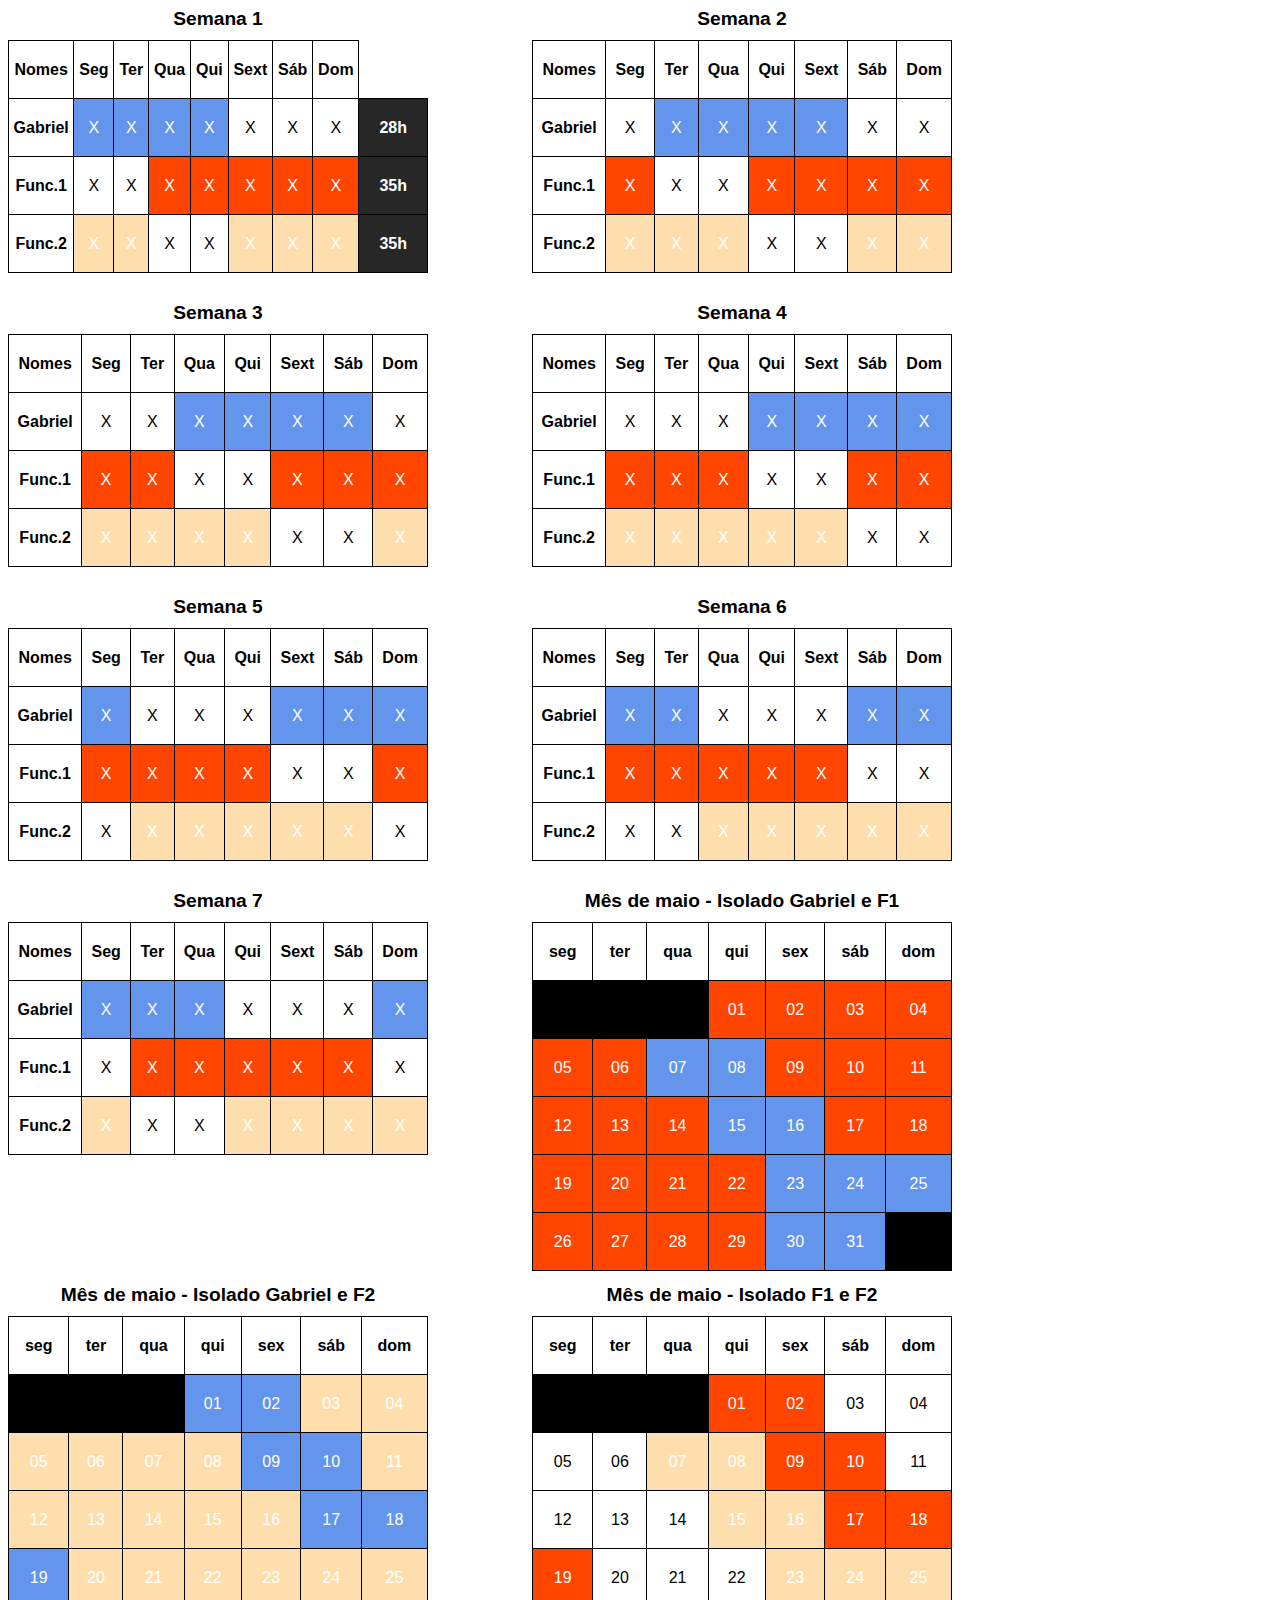
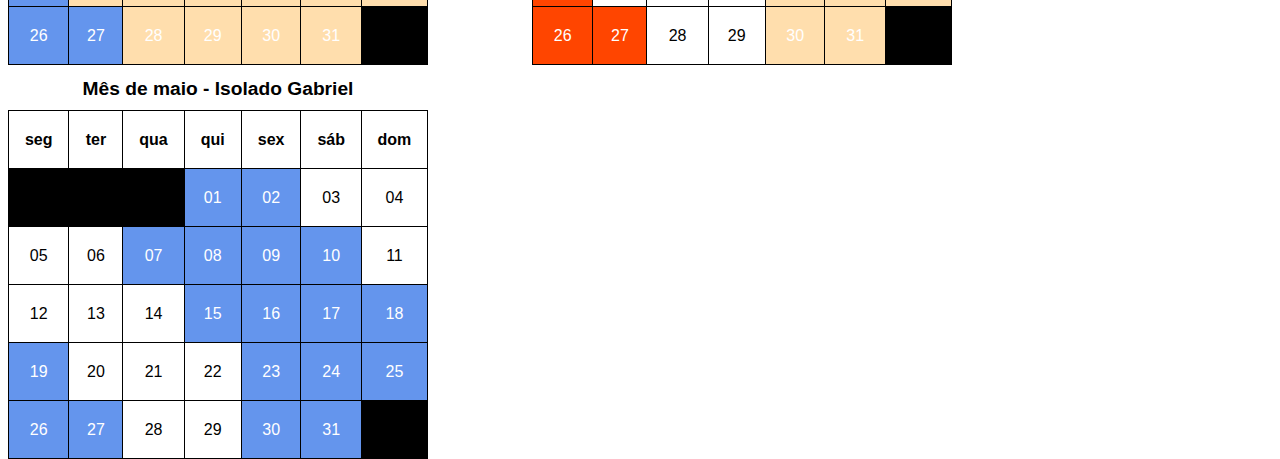
==== recipe-page-main/teste horários/index.html @ 233bc1c0 "HORARIOS" ====
<!DOCTYPE html>
<html lang="en">
<head>
    <meta charset="UTF-8">
    <meta name="viewport" content="width=device-width, initial-scale=1.0">
    <title>Document</title>
    <style>
        caption{
            font-size: 1.2em;
            font-weight: bold;
            padding-bottom: 10px;
        }
        table{
            font-family: Arial, Helvetica, sans-serif;
            border-collapse: collapse;
            width: 420px;
            height: 250px;
            margin-right: 100px;
            margin-bottom: 40px;
            display: inline-block;
           
        }
        thead{
            background-color: white;
        }
        th, td {
            border: 1px solid black;
            text-align: center;
            width: 350px;
            height: 55px;
            
        }
        .g{
            background-color: cornflowerblue;
            color:white;
        }
        .f1{
            background-color: orangered;
            color: white;
        }
        .f2{
            background-color:navajowhite;
            color: white;
        }
        .horas {
            padding: 0px 16px;
            background-color: rgba(0, 0, 0, 0.609);
            color: white;
            font-weight: bold;
        }
        #separar {
            margin-top: 100px;
        }
        ol{
            font-size: 2em;
            columns: 2;
        }
    </style>
</head>
<body>
    <table>
        <colgroup>
            <col>
            <col>
            <col>
            <col>
            <col>
            <col>
            <col>
            <col>
            <col class="horas">
        </colgroup>
        <caption>Semana 1</caption>
        <thead>
            <tr>
                <th>Nomes</th>
                <th>Seg</th>
                <th>Ter</th>
                <th>Qua</th>
                <th>Qui</th>
                <th>Sext</th>
                <th>Sáb</th>
                <th>Dom</th>
            </tr>
        </thead>
        <tbody>
            <tr>
                <th>Gabriel</th>
                <td class="g">X</td>
                <td class="g">X</td>
                <td class="g">X</td>
                <td class="g">X</td>
                <td>X</td>
                <td>X</td>
                <td>X</td>
                <td class="horas">28h</td>
            </tr>
            <tr>
                <th>Func.1</th>
                <td>X</td>
                <td>X</td>
                <td class="f1">X</td>
                <td class="f1">X</td>
                <td class="f1">X</td>
                <td class="f1">X</td>
                <td class="f1">X</td>
                <td class="horas">35h</td>
            </tr>
            <tr>
                <th>Func.2</th>
                <td class="f2">X</td>
                <td class="f2">X</td>
                <td>X</td>
                <td>X</td>
                <td class="f2">X</td>
                <td class="f2">X</td>
                <td class="f2">X</td>
                <td class="horas">35h</td>
            </tr>
        </tbody>
    </table>


    <table>
        <caption>Semana 2</caption>
        <thead>
            <tr>
                <th>Nomes</th>
                <th>Seg</th>
                <th>Ter</th>
                <th>Qua</th>
                <th>Qui</th>
                <th>Sext</th>
                <th>Sáb</th>
                <th>Dom</th>
            </tr>
        </thead>
        <tbody>
            <tr>
                <th>Gabriel</th>
                <td>X</td>
                <td class="g">X</td>
                <td class="g">X</td>
                <td class="g">X</td>
                <td class="g">X</td>
                <td>X</td>
                <td>X</td>
            </tr>
            <tr>
                <th>Func.1</th>
                <td class="f1">X</td>
                <td>X</td>
                <td>X</td>
                <td class="f1">X</td>
                <td class="f1">X</td>
                <td class="f1">X</td>
                <td class="f1">X</td>
            </tr>
            <tr>
                <th>Func.2</th>
                <td class="f2">X</td>
                <td class="f2">X</td>
                <td class="f2">X</td>
                <td>X</td>
                <td>X</td>
                <td class="f2">X</td>
                <td class="f2">X</td>  
            </tr>
        </tbody>
    </table>

    <table>
        <caption>Semana 3</caption>
        <thead>
            <tr>
                <th>Nomes</th>
                <th>Seg</th>
                <th>Ter</th>
                <th>Qua</th>
                <th>Qui</th>
                <th>Sext</th>
                <th>Sáb</th>
                <th>Dom</th>
            </tr>
        </thead>
        <tbody>
            <tr>
                <th>Gabriel</th>
                <td>X</td>
                <td>X</td>
                <td class="g">X</td>
                <td class="g">X</td>
                <td class="g">X</td>
                <td class="g">X</td>
                <td>X</td>
            </tr>
            <tr>
                <th>Func.1</th>
                <td class="f1">X</td>
                <td class="f1">X</td>
                <td>X</td>
                <td>X</td>
                <td class="f1">X</td>
                <td class="f1">X</td>
                <td class="f1">X</td>
            </tr>
            <tr>
                <th>Func.2</th>
                <td class="f2">X</td>
                <td class="f2">X</td>
                <td class="f2">X</td>
                <td class="f2">X</td>
                <td>X</td>
                <td>X</td>
                <td class="f2">X</td>
            </tr>
        </tbody>
    </table>

    <table>
        <caption>Semana 4</caption>
        <thead>
            <tr>
                <th>Nomes</th>
                <th>Seg</th>
                <th>Ter</th>
                <th>Qua</th>
                <th>Qui</th>
                <th>Sext</th>
                <th>Sáb</th>
                <th>Dom</th>
            </tr>
        </thead>
        <tbody>
            <tr>
                <th>Gabriel</th>
                <td>X</td>
                <td>X</td>
                <td>X</td>
                
                <td class="g">X</td>
                <td class="g">X</td>
                <td class="g">X</td>
                <td class="g">X</td>
                
            </tr>
            <tr>
                <th>Func.1</th>
                <td class="f1">X</td>
                <td class="f1">X</td>
                <td class="f1">X</td>
                <td>X</td>
                <td>X</td>
                <td class="f1">X</td>
                <td class="f1">X</td>
            </tr>
            <tr>
                <th>Func.2</th>
                <td class="f2">X</td>
                <td class="f2">X</td>
                <td class="f2">X</td>
                <td class="f2">X</td>
                <td class="f2">X</td>
                <td>X</td>
                <td>X</td>
            </tr>
        </tbody>
    </table>

    <table>
        <caption>Semana 5</caption>
        <thead>
            <tr>
                <th>Nomes</th>
                <th>Seg</th>
                <th>Ter</th>
                <th>Qua</th>
                <th>Qui</th>
                <th>Sext</th>
                <th>Sáb</th>
                <th>Dom</th>
            </tr>
        </thead>
        <tbody>
            <tr>
                <th>Gabriel</th>
                <td class="g">X</td>
                <td>X</td>
                <td>X</td>
                <td>X</td>
                <td class="g">X</td>
                <td class="g">X</td>
                <td class="g">X</td>
               
                
            </tr>
            <tr>
                <th>Func.1</th>
                <td class="f1">X</td>
                <td class="f1">X</td>
                <td class="f1">X</td>
                <td class="f1">X</td>
                <td>X</td>
                <td>X</td>
                <td class="f1">X</td>
            </tr>
            <tr>
                <th>Func.2</th>
                <td>X</td>
                <td class="f2">X</td>
                <td class="f2">X</td>
                <td class="f2">X</td>
                <td class="f2">X</td>
                <td class="f2">X</td>
                <td>X</td>
            </tr>
        </tbody>
    </table>

    <table>
        <caption>Semana 6</caption>
        <thead>
            <tr>
                <th>Nomes</th>
                <th>Seg</th>
                <th>Ter</th>
                <th>Qua</th>
                <th>Qui</th>
                <th>Sext</th>
                <th>Sáb</th>
                <th>Dom</th>
            </tr>
        </thead>
        <tbody>
            <tr>
                <th>Gabriel</th>
                <td class="g">X</td>
                <td class="g">X</td>
                <td>X</td>
                <td>X</td>
                <td>X</td>
                <td class="g">X</td>
                <td class="g">X</td>
               
                
            </tr>
            <tr>
                <th>Func.1</th>
                <td class="f1">X</td>
                <td class="f1">X</td>
                <td class="f1">X</td>
                <td class="f1">X</td>
                <td class="f1">X</td>
                <td>X</td>
                <td>X</td>
            </tr>
            <tr>
                <th>Func.2</th>
                <td>X</td>
                <td>X</td>
                <td class="f2">X</td>
                <td class="f2">X</td>
                <td class="f2">X</td>
                <td class="f2">X</td>
                <td class="f2">X</td>
            </tr>
        </tbody>
    </table>

    <table>
        <caption>Semana 7</caption>
        <thead>
            <tr>
                <th>Nomes</th>
                <th>Seg</th>
                <th>Ter</th>
                <th>Qua</th>
                <th>Qui</th>
                <th>Sext</th>
                <th>Sáb</th>
                <th>Dom</th>
            </tr>
        </thead>
        <tbody>
            <tr>
                <th>Gabriel</th>
                <td class="g">X</td>
                <td class="g">X</td>
                <td class="g">X</td>
                <td>X</td>
                <td>X</td>
                <td>X</td>
                <td class="g">X</td>
            </tr>
            <tr>
                <th>Func.1</th>
                <td>X</td>
                <td class="f1">X</td>
                <td class="f1">X</td>
                <td class="f1">X</td>
                <td class="f1">X</td>
                <td class="f1">X</td>
                <td>X</td>
            </tr>
            <tr>
                <th>Func.2</th>
                <td class="f2">X</td>
                <td>X</td>
                <td>X</td>
                <td class="f2">X</td>
                <td class="f2">X</td>
                <td class="f2">X</td>
                <td class="f2">X</td>
            </tr>
        </tbody>
    </table>

    <table>
        <caption>Mês de maio - Isolado Gabriel e F1</caption>
        <thead>
            <th>seg</th>
            <th>ter</th>
            <th>qua</th>
            <th>qui</th>
            <th>sex</th>
            <th>sáb</th>
            <th>dom</th>
        </thead>
        <tbody>
            <tr>
                <td style="background-color: black;">X</td>
                <td style="background-color: black;">X</td>
                <td style="background-color: black;">X</td>
                <td class="f1">01</td>
                <td class="f1">02</td>
                <td class="f1">03</td>
                <td class="f1">04</td>
            </tr>
            <tr>
                <td class="f1">05</td>
                <td class="f1">06</td>
                <td class="g">07</td>
                <td class="g">08</td>
                <td class="f1">09</td>
                <td class="f1">10</td>
                <td class="f1">11</td>
            </tr>
            <tr>
                <td class="f1">12</td>
                <td class="f1">13</td>
                <td class="f1">14</td>
                <td class="g">15</td>
                <td class="g">16</td>
                <td class="f1">17</td>
                <td class="f1">18</td>
            </tr>
            <tr>
                <td class="f1">19</td>
                <td class="f1">20</td>
                <td class="f1">21</td>
                <td class="f1">22</td>
                <td class="g">23</td>
                <td class="g">24</td>
                <td class="g">25</td>
            </tr>
            <tr>
                <td class="f1">26</td>
                <td class="f1">27</td>
                <td class="f1">28</td>
                <td class="f1">29</td>
                <td class="g">30</td>
                <td class="g">31</td>
                <td style="background-color: black;">X</td>
            </tr>
        </tbody>
    </table>

    <table id="separar">
        <caption>Mês de maio - Isolado Gabriel e F2</caption>
        <thead>
            <th>seg</th>
            <th>ter</th>
            <th>qua</th>
            <th>qui</th>
            <th>sex</th>
            <th>sáb</th>
            <th>dom</th>
        </thead>
        <tbody>
            <tr>
                <td style="background-color: black;">X</td>
                <td style="background-color: black;">X</td>
                <td style="background-color: black;">X</td>
                <td class="g">01</td>
                <td class="g">02</td>
                <td class="f2">03</td>
                <td class="f2">04</td>
            </tr>
            <tr>
                <td class="f2">05</td>
                <td class="f2">06</td>
                <td class="f2">07</td>
                <td class="f2">08</td>
                <td class="g">09</td>
                <td class="g">10</td>
                <td class="f2">11</td>
            </tr>
            <tr>
                <td class="f2">12</td>
                <td class="f2">13</td>
                <td class="f2">14</td>
                <td class="f2">15</td>
                <td class="f2">16</td>
                <td class="g">17</td>
                <td class="g">18</td>
            </tr>
            <tr>
                <td class="g">19</td>
                <td class="f2">20</td>
                <td class="f2">21</td>
                <td class="f2">22</td>
                <td class="f2">23</td>
                <td class="f2">24</td>
                <td class="f2">25</td>
            </tr>
            <tr>
                <td class="g">26</td>
                <td class="g">27</td>
                <td class="f2">28</td>
                <td class="f2">29</td>
                <td class="f2">30</td>
                <td class="f2">31</td>
                <td style="background-color: black;">X</td>
            </tr>
        </tbody>
    </table>

    <table id="separar">
        <caption>Mês de maio - Isolado F1 e F2</caption>
        <thead>
            <th>seg</th>
            <th>ter</th>
            <th>qua</th>
            <th>qui</th>
            <th>sex</th>
            <th>sáb</th>
            <th>dom</th>
        </thead>
        <tbody>
            <tr>
                <td style="background-color: black;">X</td>
                <td style="background-color: black;">X</td>
                <td style="background-color: black;">X</td>
                <td class="f1">01</td>
                <td class="f1">02</td>
                <td >03</td>
                <td >04</td>
            </tr>
            <tr>
                <td>05</td>
                <td>06</td>
                <td class="f2">07</td>
                <td class="f2">08</td>
                <td class="f1">09</td>
                <td class="f1">10</td>
                <td>11</td>
                       </tr>
            <tr>
                <td>12</td>
                <td>13</td>
                <td>14</td>
                <td class="f2">15</td>
                <td class="f2">16</td>
                <td class="f1">17</td>
                <td class="f1">18</td>
            </tr>
            <tr>
                <td class="f1">19</td>
                <td>20</td>
                <td>21</td>
                <td>22</td>
                <td class="f2">23</td>
                <td class="f2">24</td>
                <td class="f2">25</td>
            </tr>
            <tr>
                <td class="f1">26</td>
                <td class="f1">27</td>
                <td >28</td>
                <td>29</td>
                <td class="f2">30</td>
                <td class="f2">31</td>
                <td style="background-color: black;">X</td>
            </tr>
        </tbody>
    </table>

    <table id="separar">
        <caption>Mês de maio - Isolado Gabriel</caption>
        <thead>
            <th>seg</th>
            <th>ter</th>
            <th>qua</th>
            <th>qui</th>
            <th>sex</th>
            <th>sáb</th>
            <th>dom</th>
        </thead>
        <tbody>
            <tr>
                <td style="background-color: black;">X</td>
                <td style="background-color: black;">X</td>
                <td style="background-color: black;">X</td>
                <td class="g">01</td>
                <td class="g">02</td>
                <td >03</td>
                <td >04</td>
            </tr>
            <tr>
                <td>05</td>
                <td>06</td>
                <td class="g">07</td>
                <td class="g">08</td>
                <td class="g">09</td>
                <td class="g">10</td>
                <td>11</td>
                       </tr>
            <tr>
                <td>12</td>
                <td>13</td>
                <td>14</td>
                <td class="g">15</td>
                <td class="g">16</td>
                <td class="g">17</td>
                <td class="g">18</td>
            </tr>
            <tr>
                <td class="g">19</td>
                <td>20</td>
                <td>21</td>
                <td>22</td>
                <td class="g">23</td>
                <td class="g">24</td>
                <td class="g">25</td>
            </tr>
            <tr>
                <td class="g">26</td>
                <td class="g">27</td>
                <td >28</td>
                <td>29</td>
                <td class="g">30</td>
                <td class="g">31</td>
                <td style="background-color: black;">X</td>
            </tr>
        </tbody>
    </table>
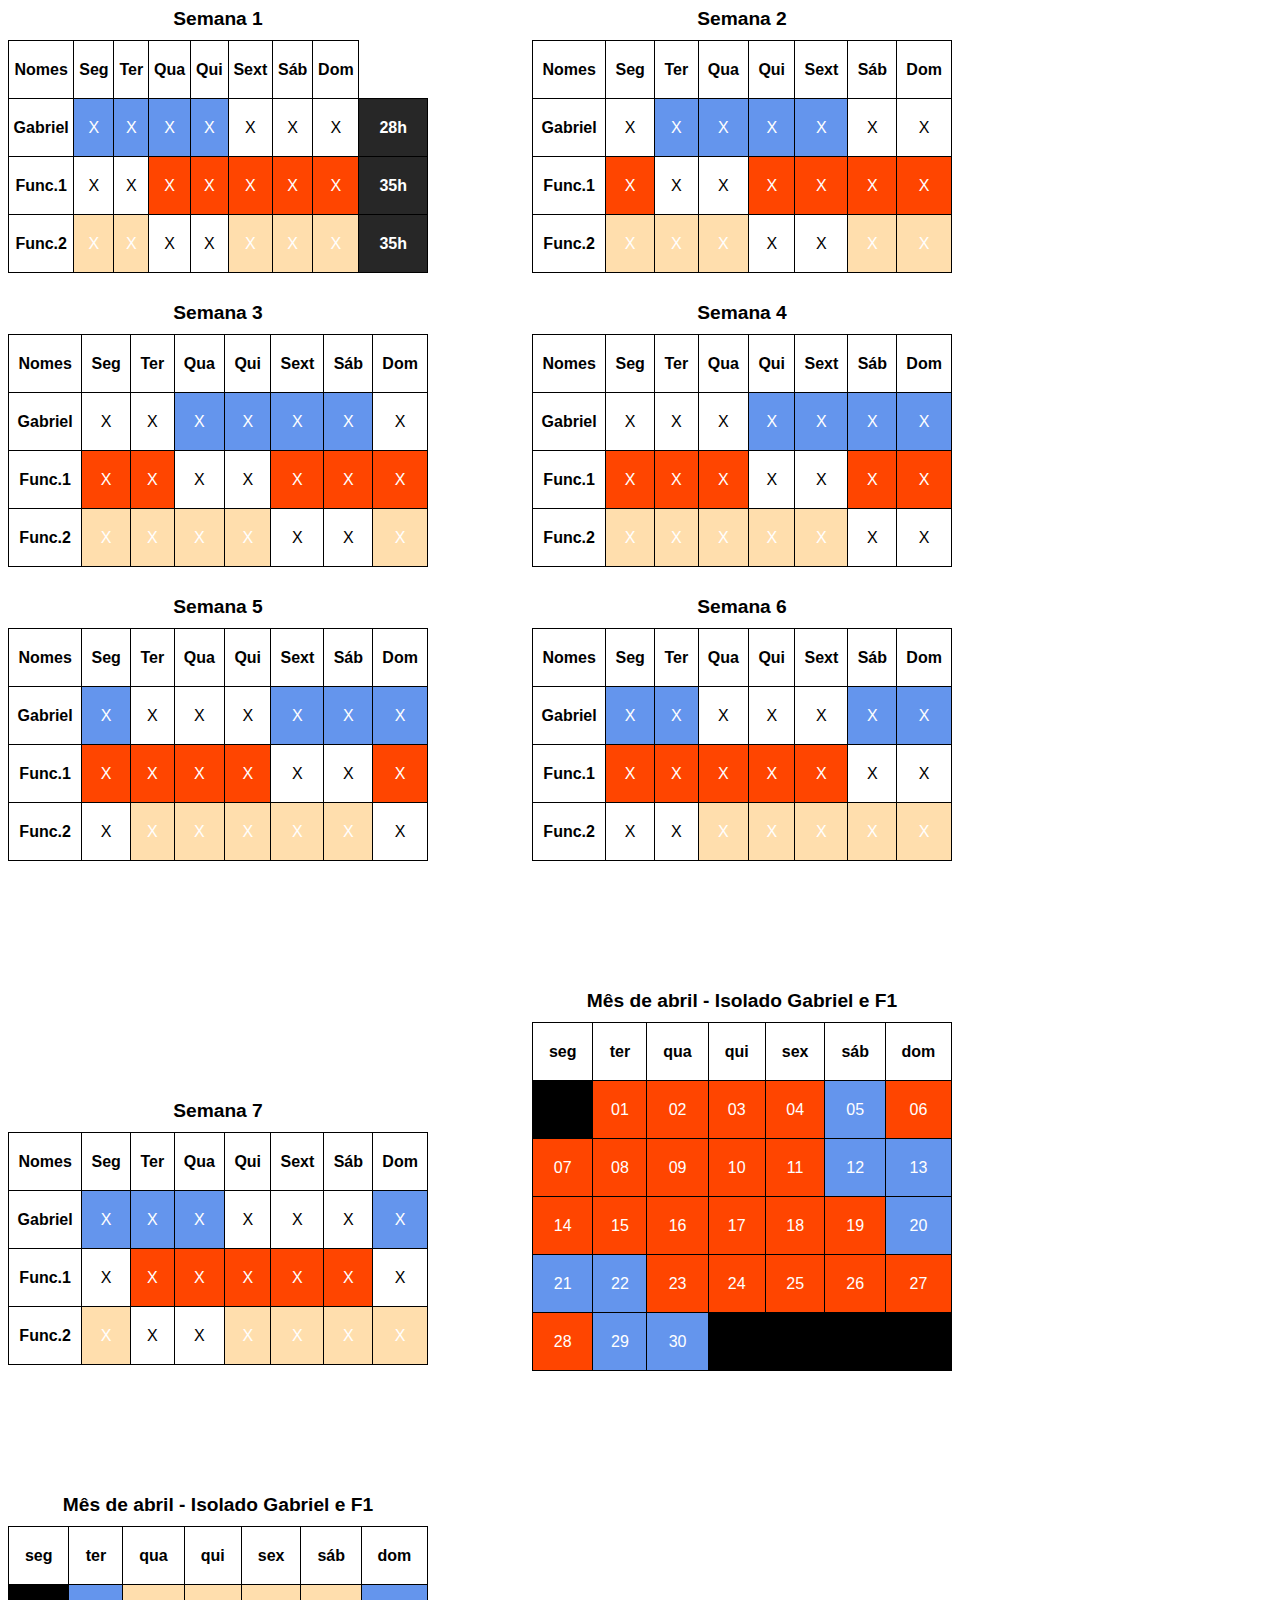
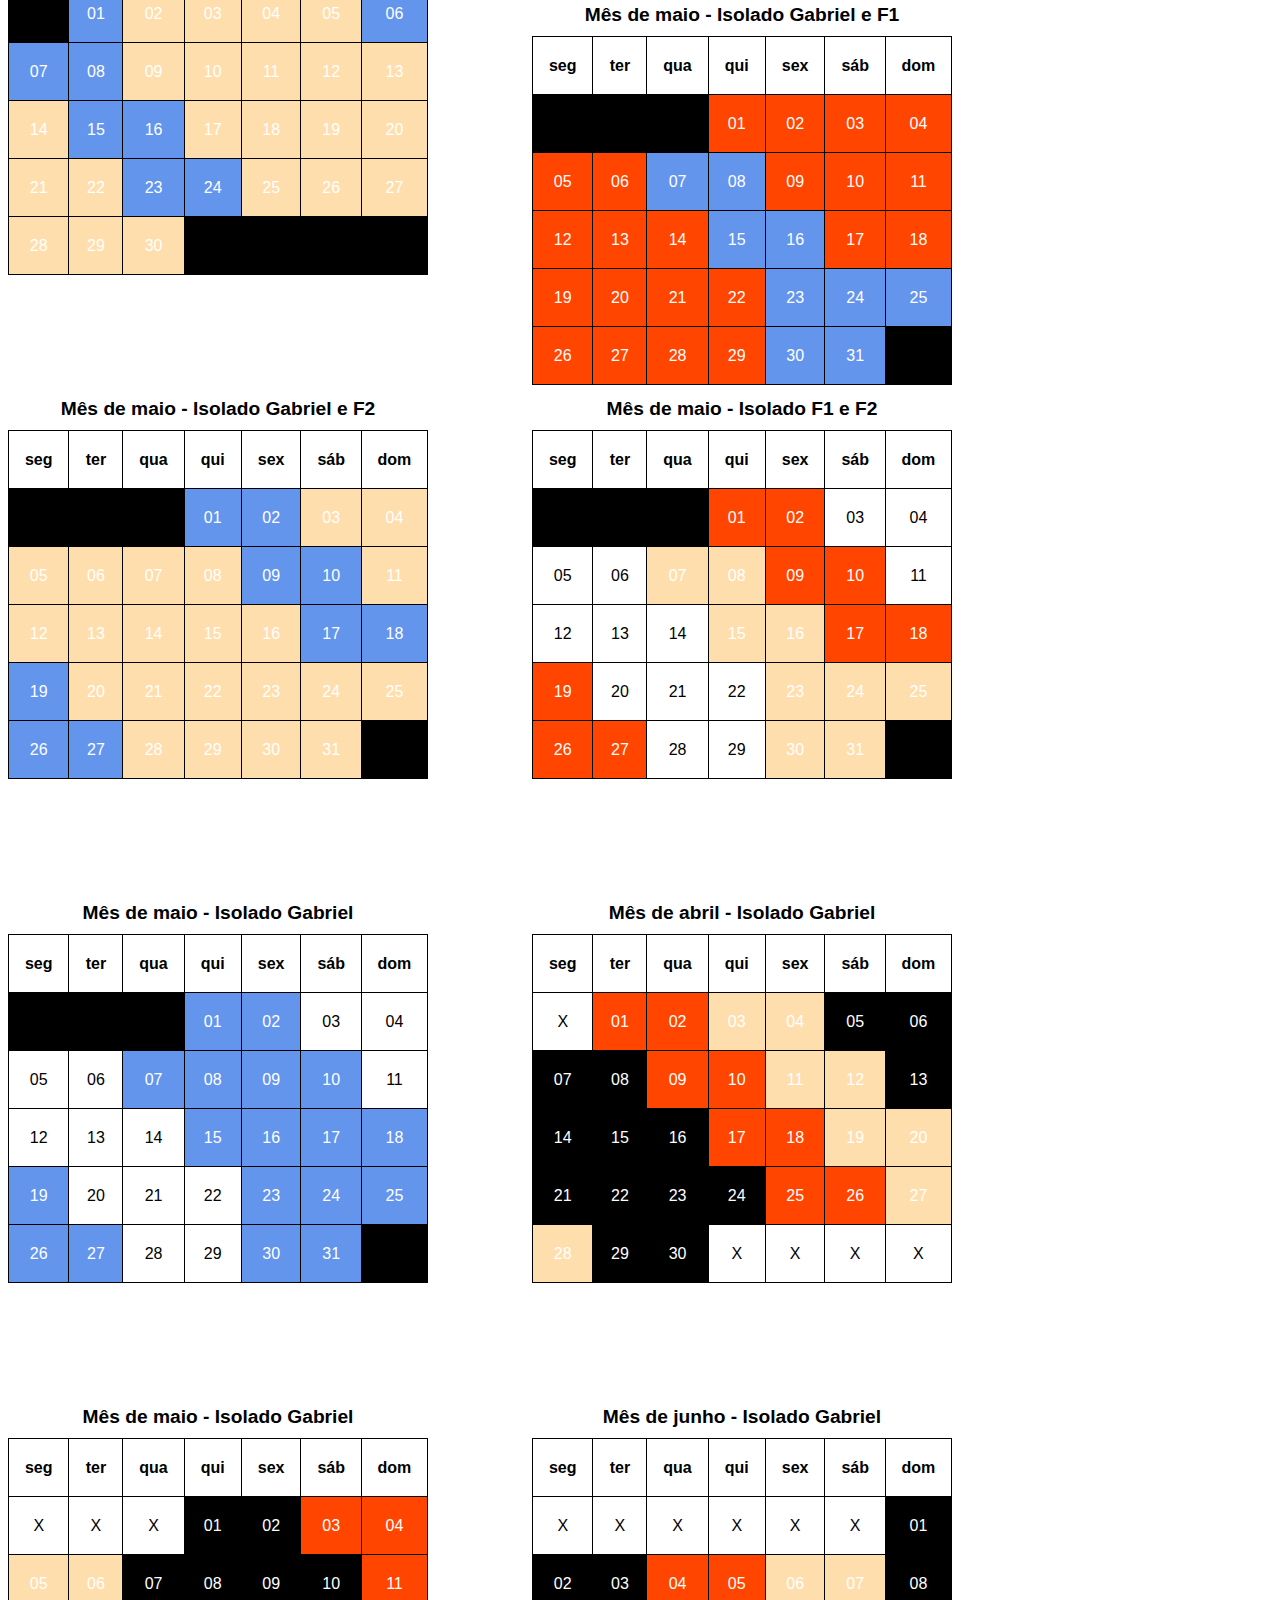
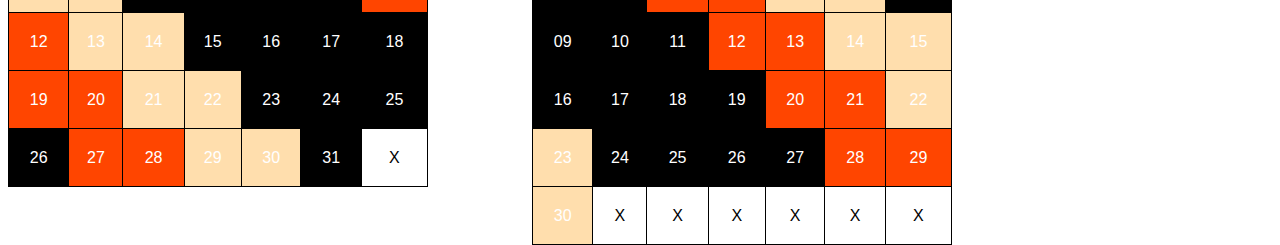
==== commit 2186fe96: "atualizações dos turnos" ====
--- a/recipe-page-main/teste horários/index.html
+++ b/recipe-page-main/teste horários/index.html
@@ -42,6 +42,11 @@
             background-color:navajowhite;
             color: white;
         }
+
+        .juntos {
+            background-color: black;
+            color: white;
+        }
         .horas {
             padding: 0px 16px;
             background-color: rgba(0, 0, 0, 0.609);
@@ -50,6 +55,7 @@
         }
         #separar {
             margin-top: 100px;
+            margin-bottom: 150px;
         }
         ol{
             font-size: 2em;
@@ -415,6 +421,126 @@
         </tbody>
     </table>
 
+    <table id="separar">
+        <caption>Mês de abril - Isolado Gabriel e F1</caption>
+        <thead>
+            <th>seg</th>
+            <th>ter</th>
+            <th>qua</th>
+            <th>qui</th>
+            <th>sex</th>
+            <th>sáb</th>
+            <th>dom</th>
+        </thead>
+        <tbody>
+            <tr>
+                <td style="background-color: black;">X</td>
+                <td class="f1">01</td>
+                <td class="f1">02</td>
+                <td class="f1">03</td>
+                <td class="f1">04</td>
+                <td class="g">05</td>
+                <td class="f1">06</td>
+            </tr>
+            <tr>
+                <td class="f1">07</td>
+                <td class="f1">08</td>
+                <td class="f1">09</td>
+                <td class="f1">10</td>
+                <td class="f1">11</td>
+                <td class="g">12</td>
+                <td class="g">13</td>
+            </tr>
+            <tr>
+                <td class="f1">14</td>
+                <td class="f1">15</td>
+                <td class="f1">16</td>
+                <td class="f1">17</td>
+                <td class="f1">18</td>
+                <td class="f1">19</td>
+                <td class="g">20</td>
+            </tr>
+            <tr>
+                <td class="g">21</td>
+                <td class="g">22</td>
+                <td class="f1">23</td>
+                <td class="f1">24</td>
+                <td class="f1">25</td>
+                <td class="f1">26</td>
+                <td class="f1">27</td>
+            </tr>
+            <tr>
+                <td class="f1">28</td>
+                <td class="g">29</td>
+                <td class="g">30</td>
+                <td style="background-color: black;">X</td>
+                <td style="background-color: black;">X</td>
+                <td style="background-color: black;">X</td>
+                <td style="background-color: black;">X</td>
+            </tr>
+        </tbody>
+    </table>
+
+    <table id="separar">
+        <caption>Mês de abril - Isolado Gabriel e F1</caption>
+        <thead>
+            <th>seg</th>
+            <th>ter</th>
+            <th>qua</th>
+            <th>qui</th>
+            <th>sex</th>
+            <th>sáb</th>
+            <th>dom</th>
+        </thead>
+        <tbody>
+            <tr>
+                <td style="background-color: black;">X</td>
+                <td class="g">01</td>
+                <td class="f2">02</td>
+                <td class="f2">03</td>
+                <td class="f2">04</td>
+                <td class="f2">05</td>
+                <td class="g">06</td>
+            </tr>
+            <tr>
+                <td class="g">07</td>
+                <td class="g">08</td>
+                <td class="f2">09</td>
+                <td class="f2">10</td>
+                <td class="f2">11</td>
+                <td class="f2">12</td>
+                <td class="f2">13</td>
+            </tr>
+            <tr>
+                <td class="f2">14</td>
+                <td class="g">15</td>
+                <td class="g">16</td>
+                <td class="f2">17</td>
+                <td class="f2">18</td>
+                <td class="f2">19</td>
+                <td class="f2">20</td>
+            </tr>
+            <tr>
+                <td class="f2">21</td>
+                <td class="f2">22</td>
+                <td class="g">23</td>
+                <td class="g">24</td>
+                <td class="f2">25</td>
+                <td class="f2">26</td>
+                <td class="f2">27</td>
+            </tr>
+            <tr>
+                <td class="f2">28</td>
+                <td class="f2">29</td>
+                <td class="f2">30</td>
+                <td style="background-color: black;">X</td>
+                <td style="background-color: black;">X</td>
+                <td style="background-color: black;">X</td>
+                <td style="background-color: black;">X</td>
+            </tr>
+        </tbody>
+    </table>
+
     <table>
         <caption>Mês de maio - Isolado Gabriel e F1</caption>
         <thead>
@@ -655,3 +781,193 @@
         </tbody>
     </table>
 
+  
+<table id="separar">
+    <caption>Mês de abril - Isolado Gabriel</caption>
+    <thead>
+        <th>seg</th>
+        <th>ter</th>
+        <th>qua</th>
+        <th>qui</th>
+        <th>sex</th>
+        <th>sáb</th>
+        <th>dom</th>
+    </thead>
+    <tbody>
+        <tr>
+            <td>X</td>
+            <td class="f1">01</td>
+            <td class="f1">02</td>
+            <td class="f2">03</td>
+            <td class="f2">04</td>
+            <td class="juntos">05</td>
+            <td class="juntos">06</td>
+        </tr>
+        <tr>
+            <td class="juntos">07</td>
+            <td class="juntos">08</td>
+            <td class="f1">09</td>
+            <td class="f1">10</td>
+            <td class="f2">11</td>
+            <td class="f2">12</td>
+            <td class="juntos">13</td>
+        </tr>
+        <tr>
+            <td class="juntos">14</td>
+            <td class="juntos">15</td>
+            <td class="juntos">16</td>
+            <td class="f1">17</td>
+            <td class="f1">18</td>
+            <td class="f2">19</td>
+            <td class="f2">20</td>
+        </tr>
+        <tr>
+            <td class="juntos">21</td>
+            <td class="juntos">22</td>
+            <td class="juntos">23</td>
+            <td class="juntos">24</td>
+            <td class="f1">25</td>
+            <td class="f1">26</td>
+            <td class="f2">27</td>
+        </tr>
+        <tr>
+            <td class="f2">28</td>
+            <td class="juntos">29</td>
+            <td class="juntos">30</td>
+            <td>X</td>
+            <td>X</td>
+            <td>X</td>
+            <td>X</td>
+        </tr>
+    </tbody>
+    </table>
+
+    <table id="separar">
+        <caption>Mês de maio - Isolado Gabriel</caption>
+        <thead>
+            <th>seg</th>
+            <th>ter</th>
+            <th>qua</th>
+            <th>qui</th>
+            <th>sex</th>
+            <th>sáb</th>
+            <th>dom</th>
+        </thead>
+        <tbody>
+          <tr>
+            <td>X</td>
+            <td>X</td>
+            <td>X</td>
+            <td class="juntos">01</td>
+            <td class="juntos">02</td>
+            <td class="f1">03</td>
+            <td class="f1">04</td>
+          </tr>
+          <tr>
+            <td class="f2">05</td>
+            <td class="f2">06</td>
+            <td class="juntos">07</td>
+            <td class="juntos">08</td>
+            <td class="juntos">09</td>
+            <td class="juntos">10</td>
+            <td class="f1">11</td>    
+          </tr>
+          <tr>
+            <td class="f1">12</td>
+            <td class="f2">13</td>
+            <td class="f2">14</td>
+            <td class="juntos">15</td>
+            <td class="juntos">16</td>
+            <td class="juntos">17</td>
+            <td class="juntos">18</td>
+          </tr>
+          <tr>
+            <td class="f1">19</td>
+            <td class="f1">20</td>
+            <td class="f2">21</td>
+            <td class="f2">22</td>
+            <td class="juntos">23</td>
+            <td class="juntos">24</td>
+            <td class="juntos">25</td>
+          </tr>
+          <tr>
+            <td class="juntos">26</td>
+            <td class="f1">27</td>
+            <td class="f1">28</td>
+            <td class="f2">29</td>
+            <td class="f2">30</td>
+            <td class="juntos">31</td>
+            <td>X</td>
+          </tr>
+        </tbody>
+</table>
+
+<table id="separar">
+    <caption>Mês de junho - Isolado Gabriel</caption>
+    <thead>
+        <th>seg</th>
+        <th>ter</th>
+        <th>qua</th>
+        <th>qui</th>
+        <th>sex</th>
+        <th>sáb</th>
+        <th>dom</th>
+    </thead>
+    <tbody>
+       <tr>
+        <td>X</td>
+        <td>X</td>
+        <td>X</td>
+        <td>X</td>
+        <td>X</td>
+        <td>X</td>
+        <td class="juntos">01</td>
+       </tr>
+       <tr>
+        <td class="juntos">02</td>
+        <td class="juntos">03</td>
+        <td class="f1">04</td>
+        <td class="f1">05</td>
+        <td class="f2">06</td>
+        <td class="f2">07</td>
+        <td class="juntos">08</td>
+       </tr>
+       <tr>
+        <td class="juntos">09</td>
+        <td class="juntos">10</td>
+        <td class="juntos">11</td>
+        <td class="f1">12</td>
+        <td class="f1">13</td>
+        <td class="f2">14</td>
+        <td class="f2">15</td>
+       </tr>
+       <tr>
+        <td class="juntos">16</td>
+        <td class="juntos">17</td>
+        <td class="juntos">18</td>
+        <td class="juntos">19</td>
+        <td class="f1">20</td>
+        <td class="f1">21</td>
+        <td class="f2">22</td>
+       </tr>
+       <tr>
+        <td class="f2">23</td>
+        <td class="juntos">24</td>
+        <td class="juntos">25</td>
+        <td class="juntos">26</td>
+        <td class="juntos">27</td>
+        <td class="f1">28</td>
+        <td class="f1">29</td>
+        <tr>
+            <td class="f2">30</td>
+            <td>X</td>
+            <td>X</td>
+            <td>X</td>
+            <td>X</td>
+            <td>X</td>
+            <td>X</td>
+        </tr>
+       </tr>
+    </tbody>
+</table>
+        